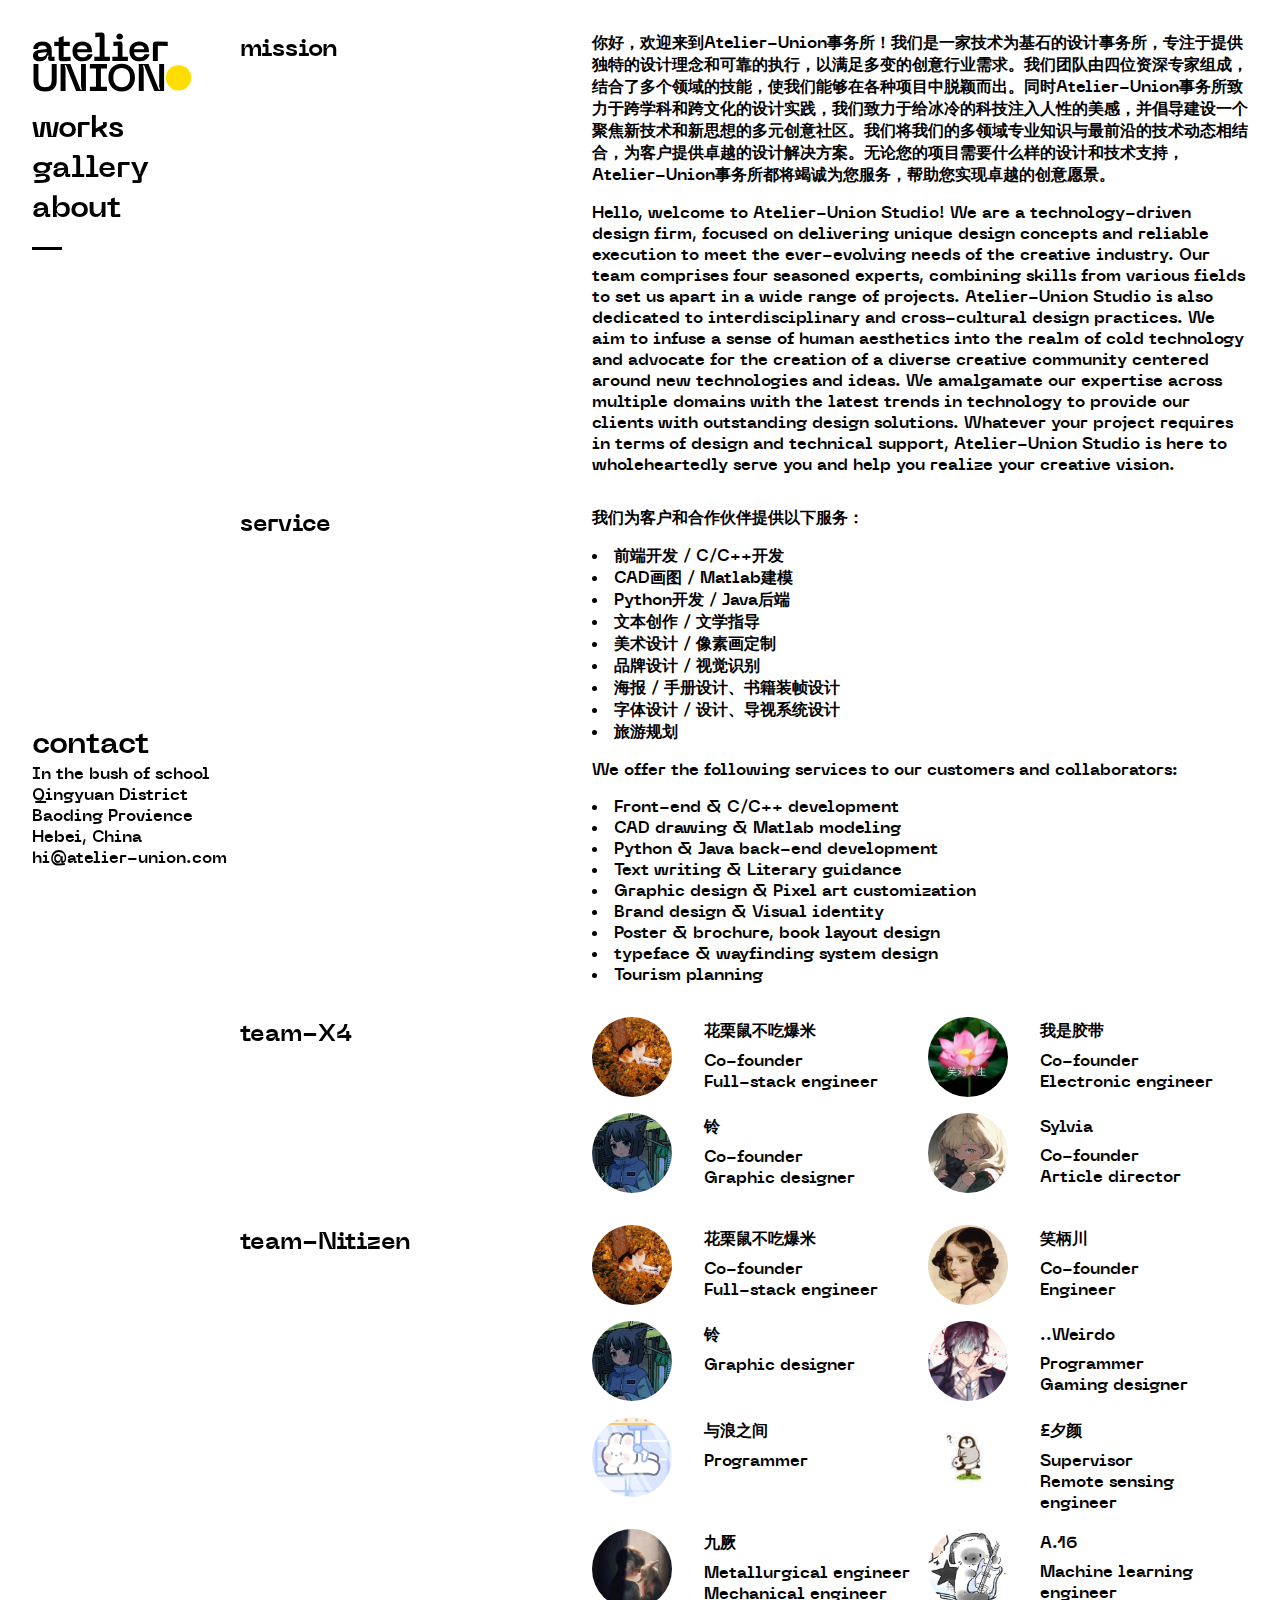
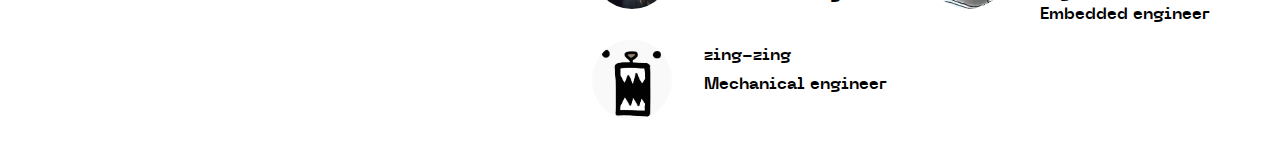
==== pages/about.html @ de605c81 "release 1.00" ====
<!DOCTYPE html>
<html lang="en">
<head>
    <meta charset="UTF-8">
    <meta name="viewport" content="width=device-width, initial-scale=1.0">
    <title>about · atelierUnion</title>
    <link rel="stylesheet" href="../css/about.css" />
    <link rel="stylesheet" href="../css/navbar.css" />
    <link rel="icon" href="../favicon.png" />
    <link rel="stylesheet" href="../css/theme.css" />
</head>
<body>
    <main>
        <nav>
            <header>
                <a href="../index.html">
                    <img src="../image/atelier-union.svg" alt="icon">
                </a>
                <ul class="navul">
                    <li><a href="./works.html">works</a></li>
                    <li><a href="./gallery.html">gallery</a></li>
                    <li><a href="#">about</a></li>
                    <li>
                        <input type="checkbox" />
                        <span></span>
                    </li>
                </ul>
            </header>
            <div class="navToggle">
                <input type="checkbox" />
                <span></span>
                <span></span>
                <span></span>
            </div>
            <footer>
                <h2>contact</h2>
                <address>
                    In the bush of school
                    Qingyuan District
                    Baoding Provience
                    Hebei, China
                    <a href="#">hi@atelier-union.com</a></address>
            </footer>
        </nav>
        <div class="flexContent">
            <article>
                <section>
                    <div class="aside">
                        <h2>mission</h2>
                    </div>
                    <div class="content">
                        <p>你好，欢迎来到Atelier-Union事务所！我们是一家技术为基石的设计事务所，专注于提供独特的设计理念和可靠的执行，以满足多变的创意行业需求。我们团队由四位资深专家组成，结合了多个领域的技能，使我们能够在各种项目中脱颖而出。同时Atelier-Union事务所致力于跨学科和跨文化的设计实践，我们致力于给冰冷的科技注入人性的美感，并倡导建设一个聚焦新技术和新思想的多元创意社区。我们将我们的多领域专业知识与最前沿的技术动态相结合，为客户提供卓越的设计解决方案。无论您的项目需要什么样的设计和技术支持，Atelier-Union事务所都将竭诚为您服务，帮助您实现卓越的创意愿景。</p>
                        <p>Hello, welcome to Atelier-Union Studio! We are a technology-driven design firm, focused on delivering unique design concepts and reliable execution to meet the ever-evolving needs of the creative industry. Our team comprises four seasoned experts, combining skills from various fields to set us apart in a wide range of projects. Atelier-Union Studio is also dedicated to interdisciplinary and cross-cultural design practices. We aim to infuse a sense of human aesthetics into the realm of cold technology and advocate for the creation of a diverse creative community centered around new technologies and ideas. We amalgamate our expertise across multiple domains with the latest trends in technology to provide our clients with outstanding design solutions. Whatever your project requires in terms of design and technical support, Atelier-Union Studio is here to wholeheartedly serve you and help you realize your creative vision.</p>
                    </div>
                </section>
                <section>
                    <div class="aside">
                        <h2>service</h2>
                    </div>
                    <div class="content">
                        <p>我们为客户和合作伙伴提供以下服务：</p>
                        <ul>
                            <li>前端开发 / C/C++开发</li>
                            <li>CAD画图 / Matlab建模</li>
                            <li>Python开发 / Java后端</li>
                            <li>文本创作 / 文学指导</li>
                            <li>美术设计 / 像素画定制</li>
                            <li>品牌设计 / 视觉识别</li>
                            <li>海报 / 手册设计、书籍装帧设计</li>
                            <li>字体设计 / 设计、导视系统设计</li>
                            <li>旅游规划</li>
                        </ul>
                        <p>We offer the following services to our customers and collaborators:</p>
                        <ul>
                            <li>Front-end & C/C++ development</li>
                            <li>CAD drawing & Matlab modeling</li>
                            <li>Python & Java back-end development</li>
                            <li>Text writing & Literary guidance</li>
                            <li>Graphic design & Pixel art customization</li>
                            <li>Brand design & Visual identity</li>
                            <li>Poster & brochure, book layout design</li>
                            <li>typeface & wayfinding system design</li>
                            <li>Tourism planning</li>
                        </ul>
                    </div>
                </section>
                <section>
                    <div class="aside">
                        <h2>team-X4</h2>
                    </div>
                    <div class="content">
                        <div class="teamMember">
                            <div class="member">
                                <img src="../image/member_Cxumhe.JPG">
                                <div class="shell">
                                    <h3>花栗鼠不吃爆米</h3>
                                    <ul>
                                        <li>Co-founder</li>
                                        <li>Full-stack engineer</li>
                                    </ul>
                                </div>
                            </div>
                            <div class="member">
                                <img src="../image/member_woshijiaodai.JPG">
                                <div class="shell">
                                    <h3>我是胶带</h3>
                                    <ul>
                                        <li>Co-founder</li>
                                        <li>Electronic engineer</li>
                                    </ul>
                                </div>
                            </div>
                            <div class="member">
                                <img src="../image/member_ling.JPG">
                                <div class="shell">
                                    <h3>铃</h3>
                                    <ul>
                                        <li>Co-founder</li>
                                        <li>Graphic designer</li>
                                    </ul>
                                </div>
                            </div>
                            <div class="member">
                                <img src="../image/member_Sylvia.JPG">
                                <div class="shell">
                                    <h3>Sylvia</h3>
                                    <ul>
                                        <li>Co-founder</li>
                                        <li>Article director</li>
                                    </ul>
                                </div>
                            </div>
                        </div>
                    </div>
                </section>
                <section>
                    <div class="aside">
                        <h2>team-Nitizen</h2>
                    </div>
                    <div class="content">
                        <div class="teamMember">
                            <div class="member">
                                <img src="../image/member_Cxumhe.JPG">
                                <div class="shell">
                                    <h3>花栗鼠不吃爆米</h3>
                                    <ul>
                                        <li>Co-founder</li>
                                        <li>Full-stack engineer</li>
                                    </ul>
                                </div>
                            </div>
                            <div class="member">
                                <img src="../image/member_xiaobingchuan.jpg">
                                <div class="shell">
                                    <h3>笑柄川</h3>
                                    <ul>
                                        <li>Co-founder</li>
                                        <li>Engineer</li>
                                    </ul>
                                </div>
                            </div>
                            <div class="member">
                                <img src="../image/member_ling.JPG">
                                <div class="shell">
                                    <h3>铃</h3>
                                    <ul>
                                        <li>Graphic designer</li>
                                    </ul>
                                </div>
                            </div>
                            <div class="member">
                                <img src="../image/member_Weirdo.jpg">
                                <div class="shell">
                                    <h3>..Weirdo</h3>
                                    <ul>
                                        <li>Programmer</li>
                                        <li>Gaming designer</li>
                                    </ul>
                                </div>
                            </div>
                            <div class="member">
                                <img src="../image/member_haotian.jpg">
                                <div class="shell">
                                    <h3>与浪之间</h3>
                                    <ul>
                                        <li>Programmer</li>
                                    </ul>
                                </div>
                            </div>
                            <div class="member">
                                <img src="../image/member_jianglin.jpg">
                                <div class="shell">
                                    <h3>£夕颜</h3>
                                    <ul>
                                        <li>Supervisor</li>
                                        <li>Remote sensing engineer</li>
                                    </ul>
                                </div>
                            </div>
                            <div class="member">
                                <img src="../image/member_lubo.jpg">
                                <div class="shell">
                                    <h3>九厥</h3>
                                    <ul>
                                        <li>Metallurgical engineer</li>
                                        <li>Mechanical engineer</li>
                                    </ul>
                                </div>
                            </div>
                            <div class="member">
                                <img src="../image/member_yunxuan.jpg">
                                <div class="shell">
                                    <h3>A.16</h3>
                                    <ul>
                                        <li>Machine learning engineer</li>
                                        <li>Embedded engineer</li>
                                    </ul>
                                </div>
                            </div>
                            <div class="member">
                                <img src="../image/member_laoqu.jpg">
                                <div class="shell">
                                    <h3>zing-zing</h3>
                                    <ul>
                                        <li>Mechanical engineer</li>
                                    </ul>
                                </div>
                            </div>
                        </div>
                    </div>
                </section>
                <section>
                    <footer>
                        <h2>contact</h2>
                        <address>
                            <p>In the bush of school</p>
                            <p>Qingyuan District</p>
                            <p>Baoding Provience</p>
                            <p>Hebei, China</p>
                            <a href="#">hi@atelier-union.com</a></address>
                    </footer>
                </section>
            </article>
        </div>
    </main>
</body>
<script src="../script/nav.js"></script>
</html>
---- css/about.css ----
nav header ul li:nth-child(3) {
    color: var(--link-active);
}

section {
    display: flex;
    margin-bottom: 2rem;
    flex-direction: row;
    column-gap: 1rem;
    color: var(--text-color);
}

section .aside {
    min-width: 256px;
    width: 33.33333%;   /*三分之一*/
    flex-shrink: 0;
}

section .aside h2 {
    font-size: 24px;
    position: sticky;
    top: 1rem;
}

section .content {
    display: flex;
    gap: 1rem;
    flex-direction: column;
    flex-grow: 1;
}

section .content ul {
    list-style-position: inside;
}

section .teamMember {
    display: grid;
    grid-template-columns: repeat(2,minmax(0,1fr));
    gap: 1rem;
}

section .content .teamMember img{
    width: 80px;
    height: 80px;
    border-radius: 50%;
}

section .content .teamMember .member{
    display: flex;
    flex-direction: row;
    gap: 2rem;
}

section .content .teamMember .member .shell h3{
    font-size: 16px;
    margin-top: 0.2rem;
}

section .content .teamMember .member .shell ul{
    list-style: none;
}

section .content .teamMember .member .shell {
    display: flex;
    flex-direction: column;
    gap: 0.5rem;
}

section footer {
    display: none;
}

section:last-child {
    margin-bottom: 0;
}

section:nth-last-child(2) {
    margin-bottom: 0;
}

@media screen and (max-width: 1200px) {
    main .flexContent {
        padding: 1rem 0;
    }
    section .content .teamMember {
        grid-template-columns: repeat(1,minmax(0,1fr));
    }
}

@media screen and (max-width: 960px) {
    section {
        flex-direction: column;
    }
}

@media screen and (max-width: 678px) {
    main .flexContent {
        padding: 0 1rem;
    }
    section:last-child {
        margin-bottom: 1rem;
    }
    section:nth-last-child(2) {
        margin-bottom: 2rem;
    }
    section footer {
        display: block;
    }
}
---- css/navbar.css ----
@font-face {
    font-family: 'Neue Machina';
    src: url('../font/ppneuemachina-regular-webfont.woff2') format('woff2'),
         url('../font/ppneuemachina-regular-webfont.woff') format('woff');
    font-weight: normal;
    font-style: normal;

}




@font-face {
    font-family: 'Neue Machina';
    src: url('../font/ppneuemachina-ultrabold-webfont.woff2') format('woff2'),
         url('../font/ppneuemachina-ultrabold-webfont.woff') format('woff');
    font-weight: bolder;
    font-style: normal;

}




@font-face {
    font-family: 'Neue Machina';
    src: url('../font/ppneuemachina-light-webfont.woff2') format('woff2'),
         url('../font/ppneuemachina-light-webfont.woff') format('woff');
    font-weight: light;
    font-style: normal;

}




@font-face {
    font-family: 'Neue Machina';
    src: url('../font/ppneuemachina-bold-webfont.woff2') format('woff2'),
         url('../font/ppneuemachina-bold-webfont.woff') format('woff');
    font-weight: bold;
    font-style: normal;

}


* {
    cursor: url(../image/cursor.png), default;
    font-family: 'Neue Machina', sans-serif;
    font-weight: bold;
    margin: 0;
    padding: 0;
}

::selection {
    background-color: var(--selection);
}

a {
    all: unset;
    cursor: pointer;
}

a:link {
    color: var(--text-color);
    text-decoration: none;
}

a:hover {
    text-decoration: line-through;
    text-decoration-color: var(--text-dec);
}

main {
    padding-left: 2rem;
    padding-right: 2rem;
    display: flex;
    gap: 3rem;
    background-color: var(--background-color);
}

h2 {
    font-size: 30px;
}

address {
    font-style: normal;
}

.navul {
    list-style: none;
    font-size: 30px;
    position: relative;
}

nav {
    display: flex;
    position: sticky;
    top: 0;
    width: 160px;
    height: 100vh;
    flex-direction: column;
    justify-content: space-between;
    color: var(--text-color);
}

nav footer ,nav header{
    padding: 2rem 0;
    width: 200px;
}

header a img {
    margin-bottom: 10px;
    width: 160px;
    height: 60px;
    cursor: pointer;
}


.flexContent {
    display: flex;
    width: 100%;
    padding: 2rem 0;
    flex-direction: column;
}

.navToggle {
    display: none;
}

header ul input {
    width: 30px;
    height: 15px;
    cursor: pointer;
    opacity: 0;
}

header ul span {
    position: absolute;
    left: 0;
    bottom: 17px;
    width: 30px;
    height: 3px;
    background-color: var(--background-color-invert);
    pointer-events: none;
    transition: .2s;
}

@media screen and (max-width: 1200px) {
    main {
        padding-left: 1rem;
        padding-right: 1rem;
    }

    nav footer ,nav header{
        padding: 1rem 0;
    }
}

@media screen and (max-width: 678px) {
    main {
        all: unset;
        display: flex;
        flex-direction: column;
        gap: 0;
        background-color: var(--background-color);
    }
    .flexContent {
        display: flex;
        width: unset;
        padding: 0 2rem;
        flex-direction: column;
    }
    nav {
        display: flex;
        position: sticky;
        width: unset;
        height: unset;
        flex-direction: row;
        justify-content: space-between;
        align-items: center;
        z-index: 1;
        background-color: var(--background-color);
    }
    
    nav header{
        all: unset;
        width: 100%;
    }

    nav footer {
        display: none;
    }
    header a img {
        padding: .6rem 1rem .3rem;

    }
    header a img {
        margin-bottom: 0px;
        width: 128px;
    }

    .navul {
        position: absolute;
        background-color: var(--background-color);
        width: calc(100% - 2rem);
        height: 0;
        overflow: hidden;
        padding: 0 1rem;
    }

    .navToggle input {
        position: relative;
        width: 40px;
        height: 40px;
        cursor: pointer;
        opacity: 0;
    }

    .navToggle span {
        position: absolute;
        right: 5px;
        width: 30px;
        height: 3px;
        background-color: var(--text-dec);
        pointer-events: none;
        transition: .2s;
    }

    .navToggle span:nth-child(2) {
        top: calc(84.52px / 2 - 34px);
    }

    .navToggle span:nth-child(3) {
        top: calc(84.52px / 2 - 24px);
    }
    
    .navToggle span:nth-child(4) {
        top: calc(84.52px / 2 - 14px);
    }


    .navToggle {
        display: block;
        position: absolute;
        right: 1rem;
        top: 22px;
    }

    header ul span {
        left: 1rem;
    }
}

@media screen and (max-height: 480px) {
    nav footer {
        display: none;
    }
}
---- css/theme.css ----
/* 暗色主题 */
html[data-theme='dark'] {
    --background-color: black;
    --background-color-invert: white;
    --text-color: white;
    --link: white;
    --link-active: #fd0;
    --selection: #fd0;
    --text-dec: #fd0;
}


/* 默认亮色主题 */
:root {
    --background-color: white;
    --background-color-invert: black;
    --text-color: black;
    --link: black;
    --link-active: #fd0;
    --selection: #fd0;
    --text-dec: #fd0;
}
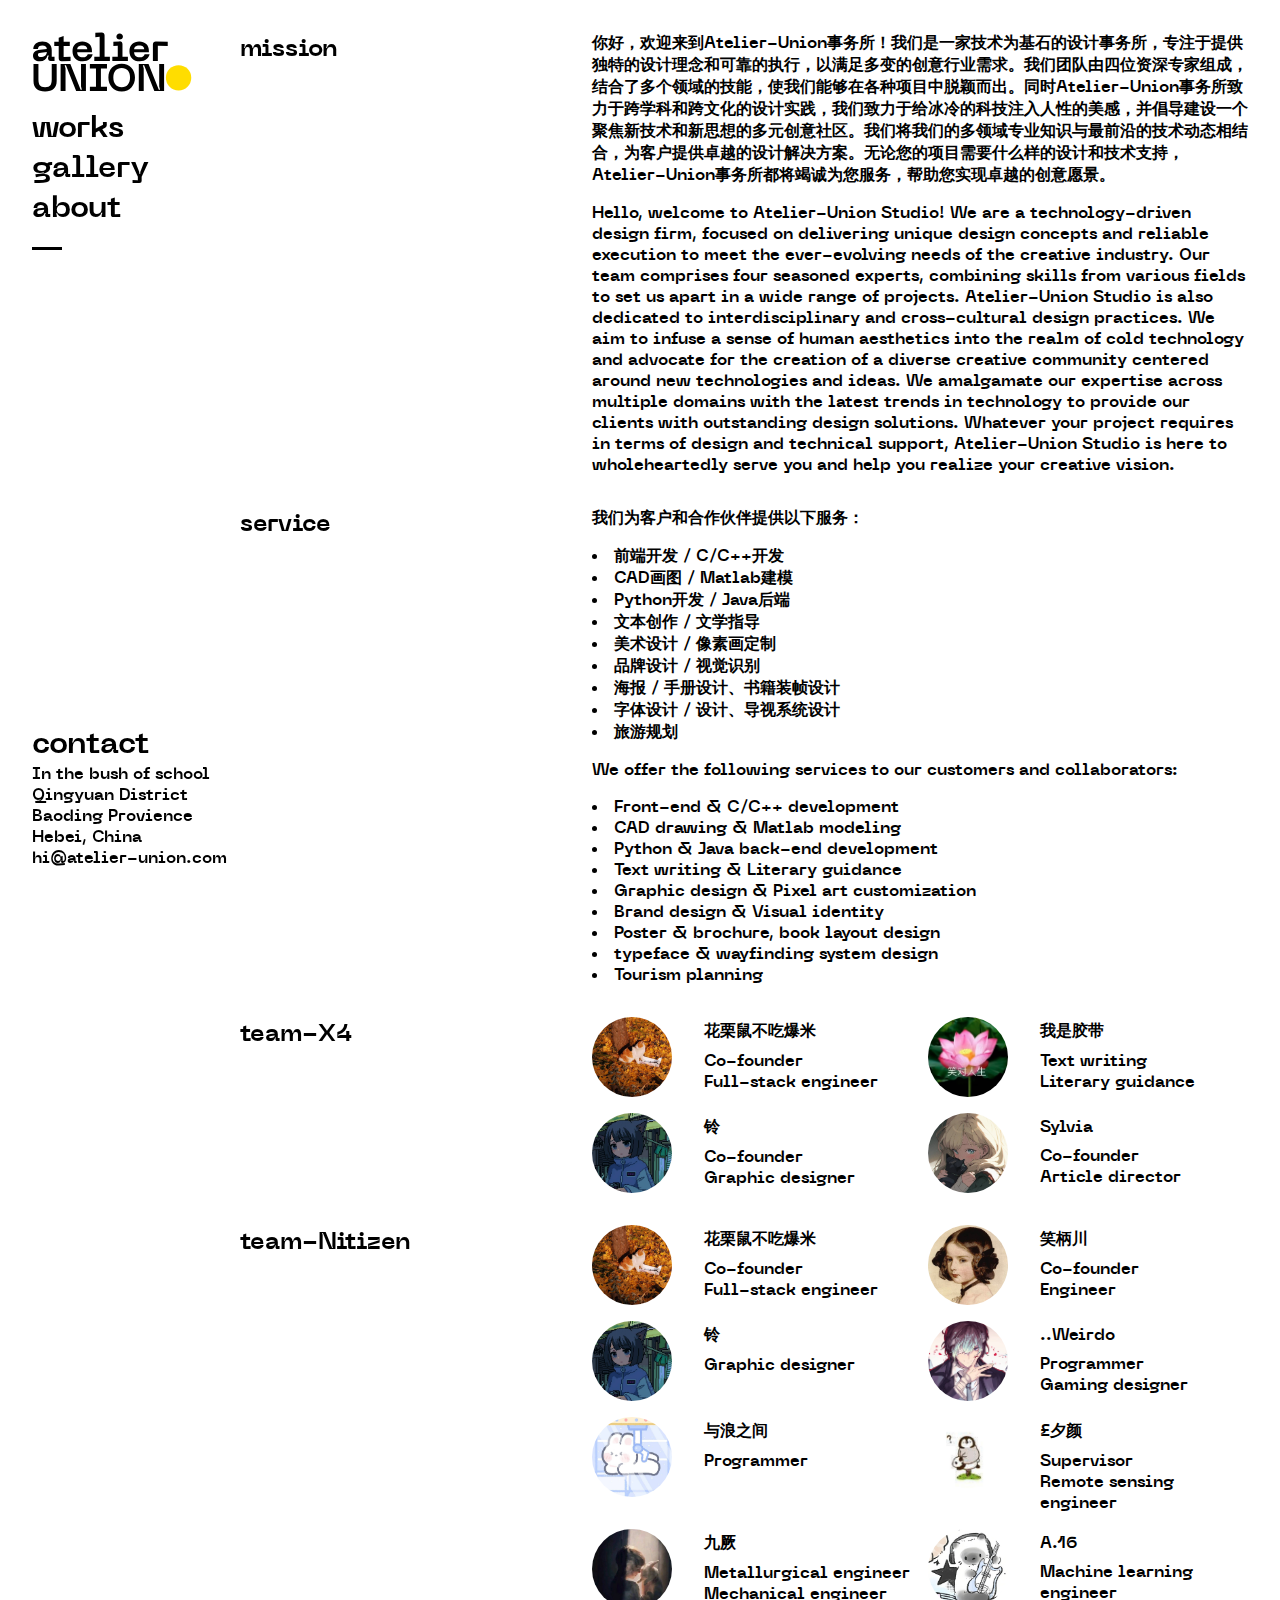
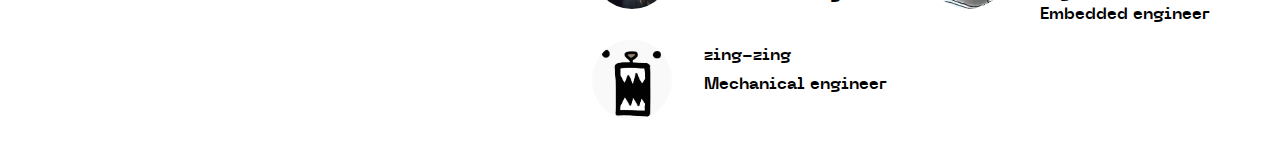
==== commit 45cae000: "for Dove" ====
--- a/pages/about.html
+++ b/pages/about.html
@@ -105,8 +105,8 @@
                                 <div class="shell">
                                     <h3>我是胶带</h3>
                                     <ul>
-                                        <li>Co-founder</li>
-                                        <li>Electronic engineer</li>
+                                        <li>Text writing</li>
+                                        <li>Literary guidance</li>
                                     </ul>
                                 </div>
                             </div>
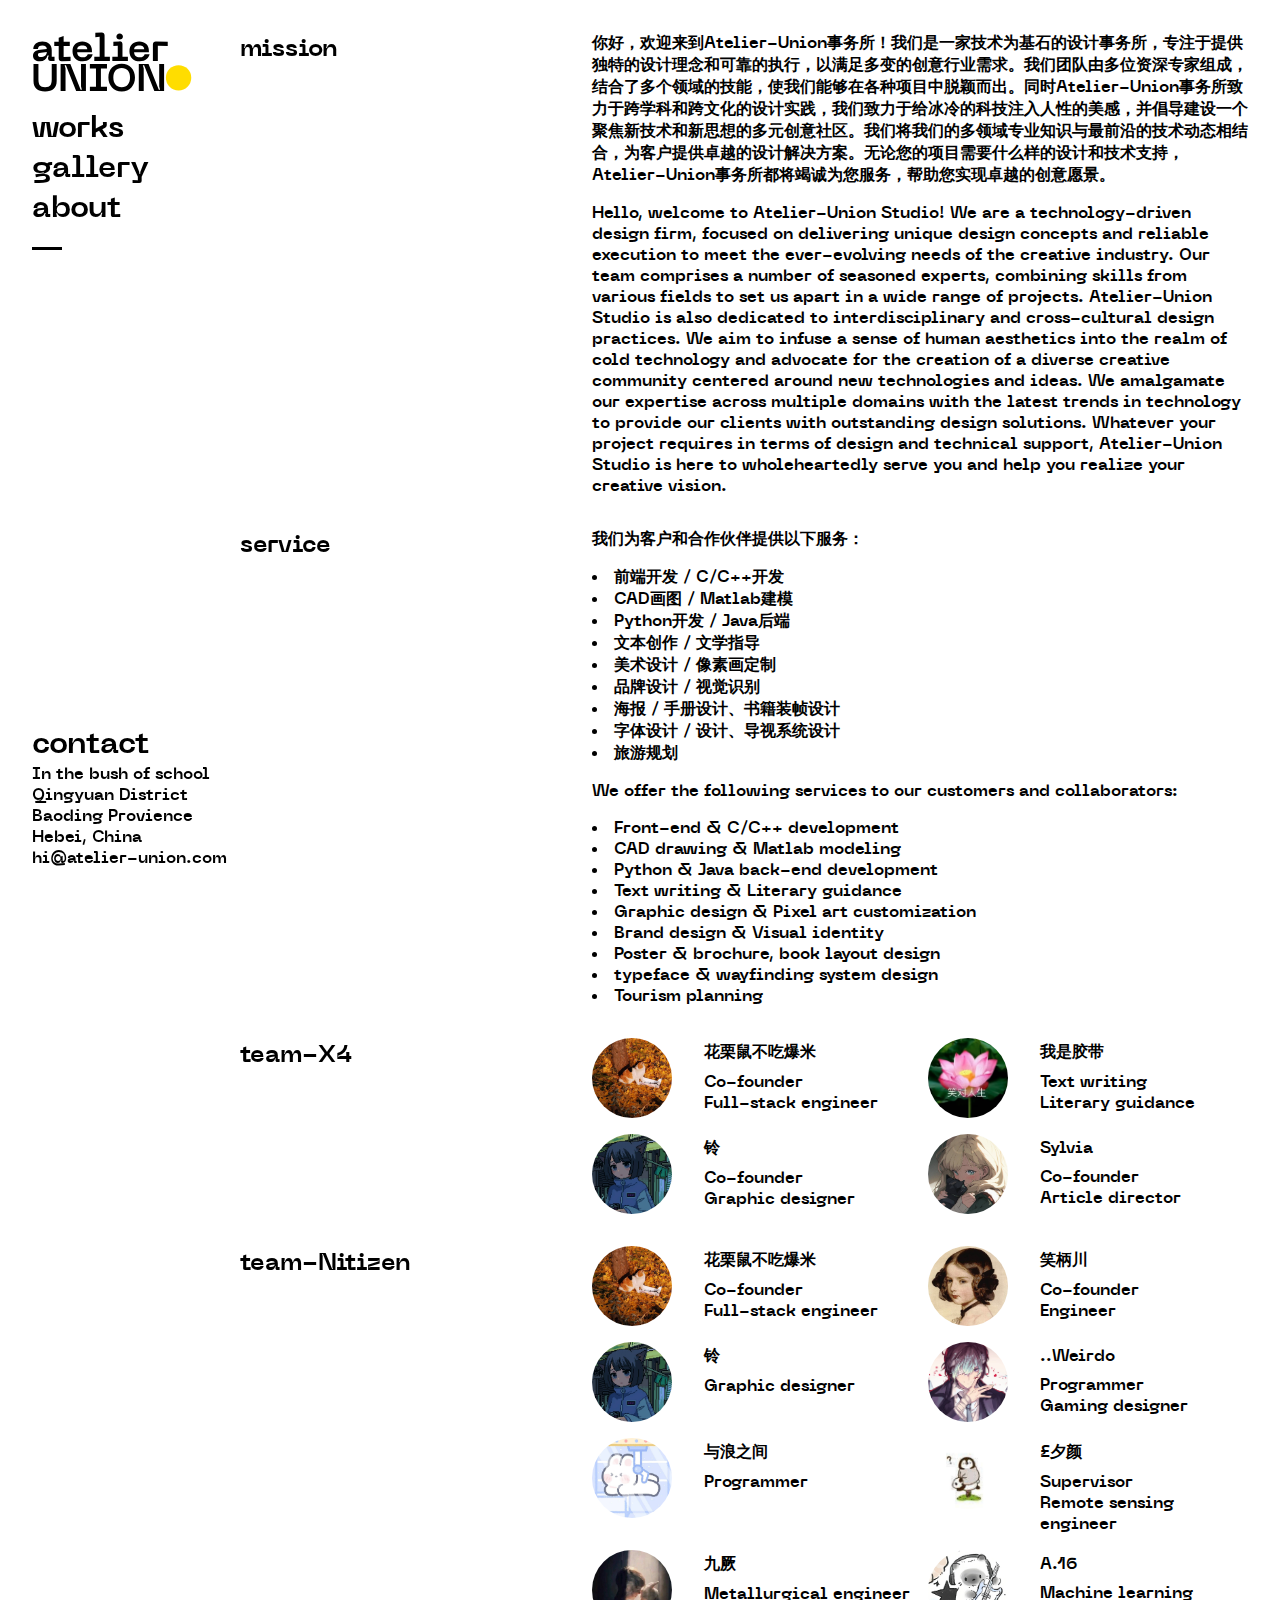
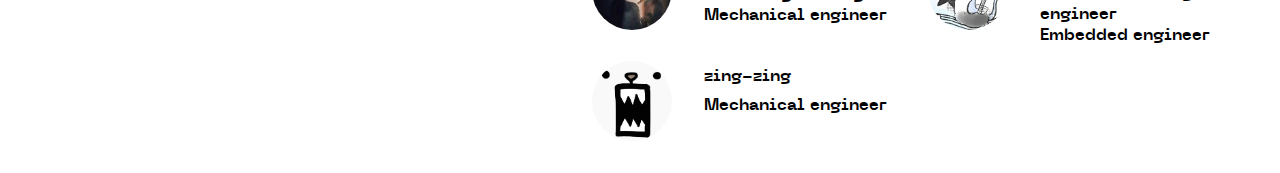
==== commit f59670df: "small about changes" ====
--- a/pages/about.html
+++ b/pages/about.html
@@ -49,8 +49,8 @@
                         <h2>mission</h2>
                     </div>
                     <div class="content">
-                        <p>你好，欢迎来到Atelier-Union事务所！我们是一家技术为基石的设计事务所，专注于提供独特的设计理念和可靠的执行，以满足多变的创意行业需求。我们团队由四位资深专家组成，结合了多个领域的技能，使我们能够在各种项目中脱颖而出。同时Atelier-Union事务所致力于跨学科和跨文化的设计实践，我们致力于给冰冷的科技注入人性的美感，并倡导建设一个聚焦新技术和新思想的多元创意社区。我们将我们的多领域专业知识与最前沿的技术动态相结合，为客户提供卓越的设计解决方案。无论您的项目需要什么样的设计和技术支持，Atelier-Union事务所都将竭诚为您服务，帮助您实现卓越的创意愿景。</p>
-                        <p>Hello, welcome to Atelier-Union Studio! We are a technology-driven design firm, focused on delivering unique design concepts and reliable execution to meet the ever-evolving needs of the creative industry. Our team comprises four seasoned experts, combining skills from various fields to set us apart in a wide range of projects. Atelier-Union Studio is also dedicated to interdisciplinary and cross-cultural design practices. We aim to infuse a sense of human aesthetics into the realm of cold technology and advocate for the creation of a diverse creative community centered around new technologies and ideas. We amalgamate our expertise across multiple domains with the latest trends in technology to provide our clients with outstanding design solutions. Whatever your project requires in terms of design and technical support, Atelier-Union Studio is here to wholeheartedly serve you and help you realize your creative vision.</p>
+                        <p>你好，欢迎来到Atelier-Union事务所！我们是一家技术为基石的设计事务所，专注于提供独特的设计理念和可靠的执行，以满足多变的创意行业需求。我们团队由多位资深专家组成，结合了多个领域的技能，使我们能够在各种项目中脱颖而出。同时Atelier-Union事务所致力于跨学科和跨文化的设计实践，我们致力于给冰冷的科技注入人性的美感，并倡导建设一个聚焦新技术和新思想的多元创意社区。我们将我们的多领域专业知识与最前沿的技术动态相结合，为客户提供卓越的设计解决方案。无论您的项目需要什么样的设计和技术支持，Atelier-Union事务所都将竭诚为您服务，帮助您实现卓越的创意愿景。</p>
+                        <p>Hello, welcome to Atelier-Union Studio! We are a technology-driven design firm, focused on delivering unique design concepts and reliable execution to meet the ever-evolving needs of the creative industry. Our team comprises a number of seasoned experts, combining skills from various fields to set us apart in a wide range of projects. Atelier-Union Studio is also dedicated to interdisciplinary and cross-cultural design practices. We aim to infuse a sense of human aesthetics into the realm of cold technology and advocate for the creation of a diverse creative community centered around new technologies and ideas. We amalgamate our expertise across multiple domains with the latest trends in technology to provide our clients with outstanding design solutions. Whatever your project requires in terms of design and technical support, Atelier-Union Studio is here to wholeheartedly serve you and help you realize your creative vision.</p>
                     </div>
                 </section>
                 <section>
--- a/css/navbar.css
+++ b/css/navbar.css
@@ -56,6 +56,10 @@
     padding: 0;
 }
 
+:root {
+    background-color: var(--background-color);
+}
+
 ::selection {
     background-color: var(--selection);
 }
@@ -80,7 +84,6 @@
     padding-right: 2rem;
     display: flex;
     gap: 3rem;
-    background-color: var(--background-color);
 }
 
 h2 {
@@ -167,7 +170,6 @@
         display: flex;
         flex-direction: column;
         gap: 0;
-        background-color: var(--background-color);
     }
     .flexContent {
         display: flex;
--- a/css/theme.css
+++ b/css/theme.css
@@ -19,4 +19,4 @@
     --link-active: #fd0;
     --selection: #fd0;
     --text-dec: #fd0;
-}+}
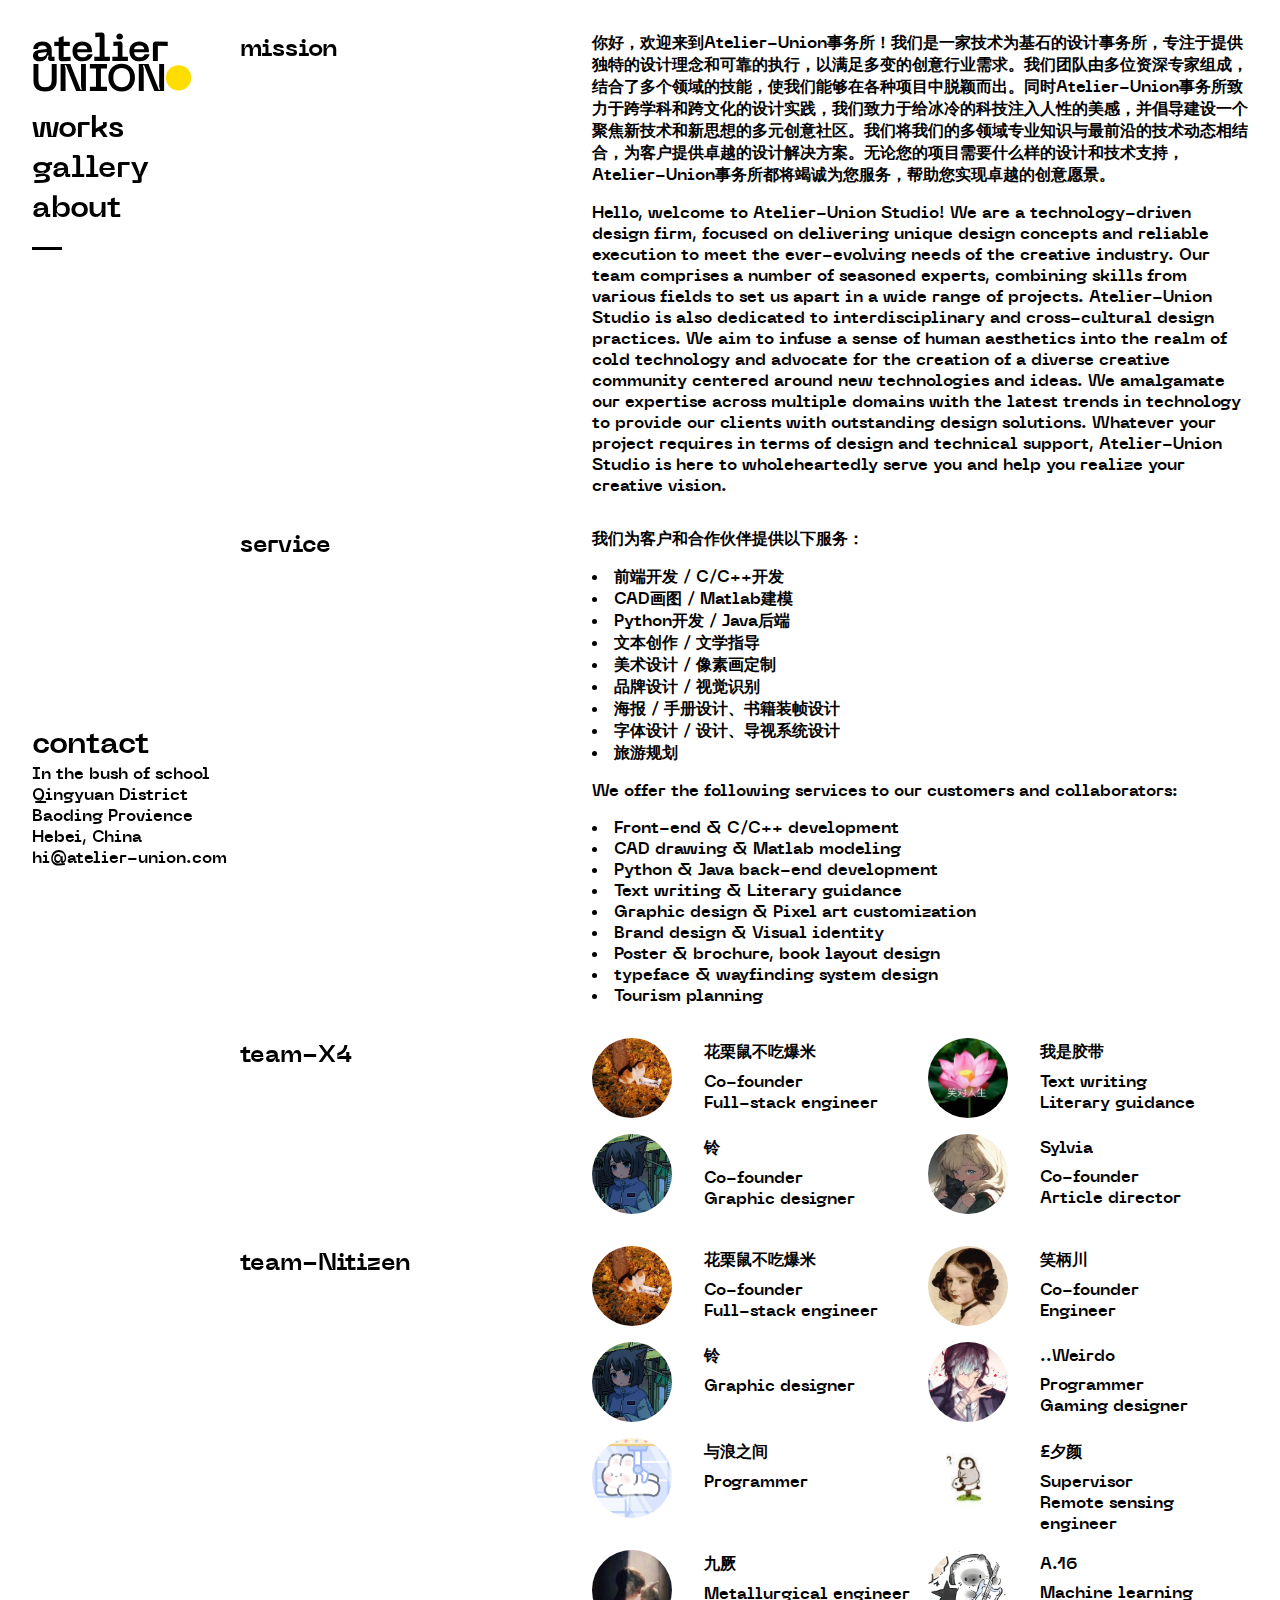
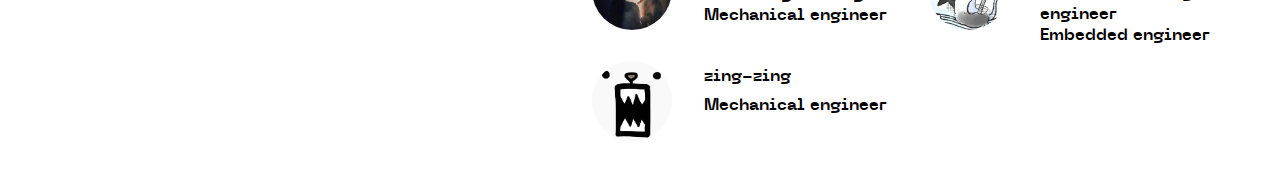
==== commit d07d5e0a: "convert jpg to webp" ====
--- a/pages/about.html
+++ b/pages/about.html
@@ -91,7 +91,7 @@
                     <div class="content">
                         <div class="teamMember">
                             <div class="member">
-                                <img src="../image/member_Cxumhe.JPG">
+                                <img src="../image/member_Cxumhe.webp">
                                 <div class="shell">
                                     <h3>花栗鼠不吃爆米</h3>
                                     <ul>
@@ -101,7 +101,7 @@
                                 </div>
                             </div>
                             <div class="member">
-                                <img src="../image/member_woshijiaodai.JPG">
+                                <img src="../image/member_woshijiaodai.webp">
                                 <div class="shell">
                                     <h3>我是胶带</h3>
                                     <ul>
@@ -111,7 +111,7 @@
                                 </div>
                             </div>
                             <div class="member">
-                                <img src="../image/member_ling.JPG">
+                                <img src="../image/member_ling.webp">
                                 <div class="shell">
                                     <h3>铃</h3>
                                     <ul>
@@ -121,7 +121,7 @@
                                 </div>
                             </div>
                             <div class="member">
-                                <img src="../image/member_Sylvia.JPG">
+                                <img src="../image/member_Sylvia.webp">
                                 <div class="shell">
                                     <h3>Sylvia</h3>
                                     <ul>
@@ -140,7 +140,7 @@
                     <div class="content">
                         <div class="teamMember">
                             <div class="member">
-                                <img src="../image/member_Cxumhe.JPG">
+                                <img src="../image/member_Cxumhe.webp">
                                 <div class="shell">
                                     <h3>花栗鼠不吃爆米</h3>
                                     <ul>
@@ -150,7 +150,7 @@
                                 </div>
                             </div>
                             <div class="member">
-                                <img src="../image/member_xiaobingchuan.jpg">
+                                <img src="../image/member_xiaobingchuan.webp">
                                 <div class="shell">
                                     <h3>笑柄川</h3>
                                     <ul>
@@ -160,7 +160,7 @@
                                 </div>
                             </div>
                             <div class="member">
-                                <img src="../image/member_ling.JPG">
+                                <img src="../image/member_ling.webp">
                                 <div class="shell">
                                     <h3>铃</h3>
                                     <ul>
@@ -169,7 +169,7 @@
                                 </div>
                             </div>
                             <div class="member">
-                                <img src="../image/member_Weirdo.jpg">
+                                <img src="../image/member_Weirdo.webp">
                                 <div class="shell">
                                     <h3>..Weirdo</h3>
                                     <ul>
@@ -179,7 +179,7 @@
                                 </div>
                             </div>
                             <div class="member">
-                                <img src="../image/member_haotian.jpg">
+                                <img src="../image/member_haotian.webp">
                                 <div class="shell">
                                     <h3>与浪之间</h3>
                                     <ul>
@@ -188,7 +188,7 @@
                                 </div>
                             </div>
                             <div class="member">
-                                <img src="../image/member_jianglin.jpg">
+                                <img src="../image/member_jianglin.webp">
                                 <div class="shell">
                                     <h3>£夕颜</h3>
                                     <ul>
@@ -198,7 +198,7 @@
                                 </div>
                             </div>
                             <div class="member">
-                                <img src="../image/member_lubo.jpg">
+                                <img src="../image/member_lubo.webp">
                                 <div class="shell">
                                     <h3>九厥</h3>
                                     <ul>
@@ -208,7 +208,7 @@
                                 </div>
                             </div>
                             <div class="member">
-                                <img src="../image/member_yunxuan.jpg">
+                                <img src="../image/member_yunxuan.webp">
                                 <div class="shell">
                                     <h3>A.16</h3>
                                     <ul>
@@ -218,7 +218,7 @@
                                 </div>
                             </div>
                             <div class="member">
-                                <img src="../image/member_laoqu.jpg">
+                                <img src="../image/member_laoqu.webp">
                                 <div class="shell">
                                     <h3>zing-zing</h3>
                                     <ul>
